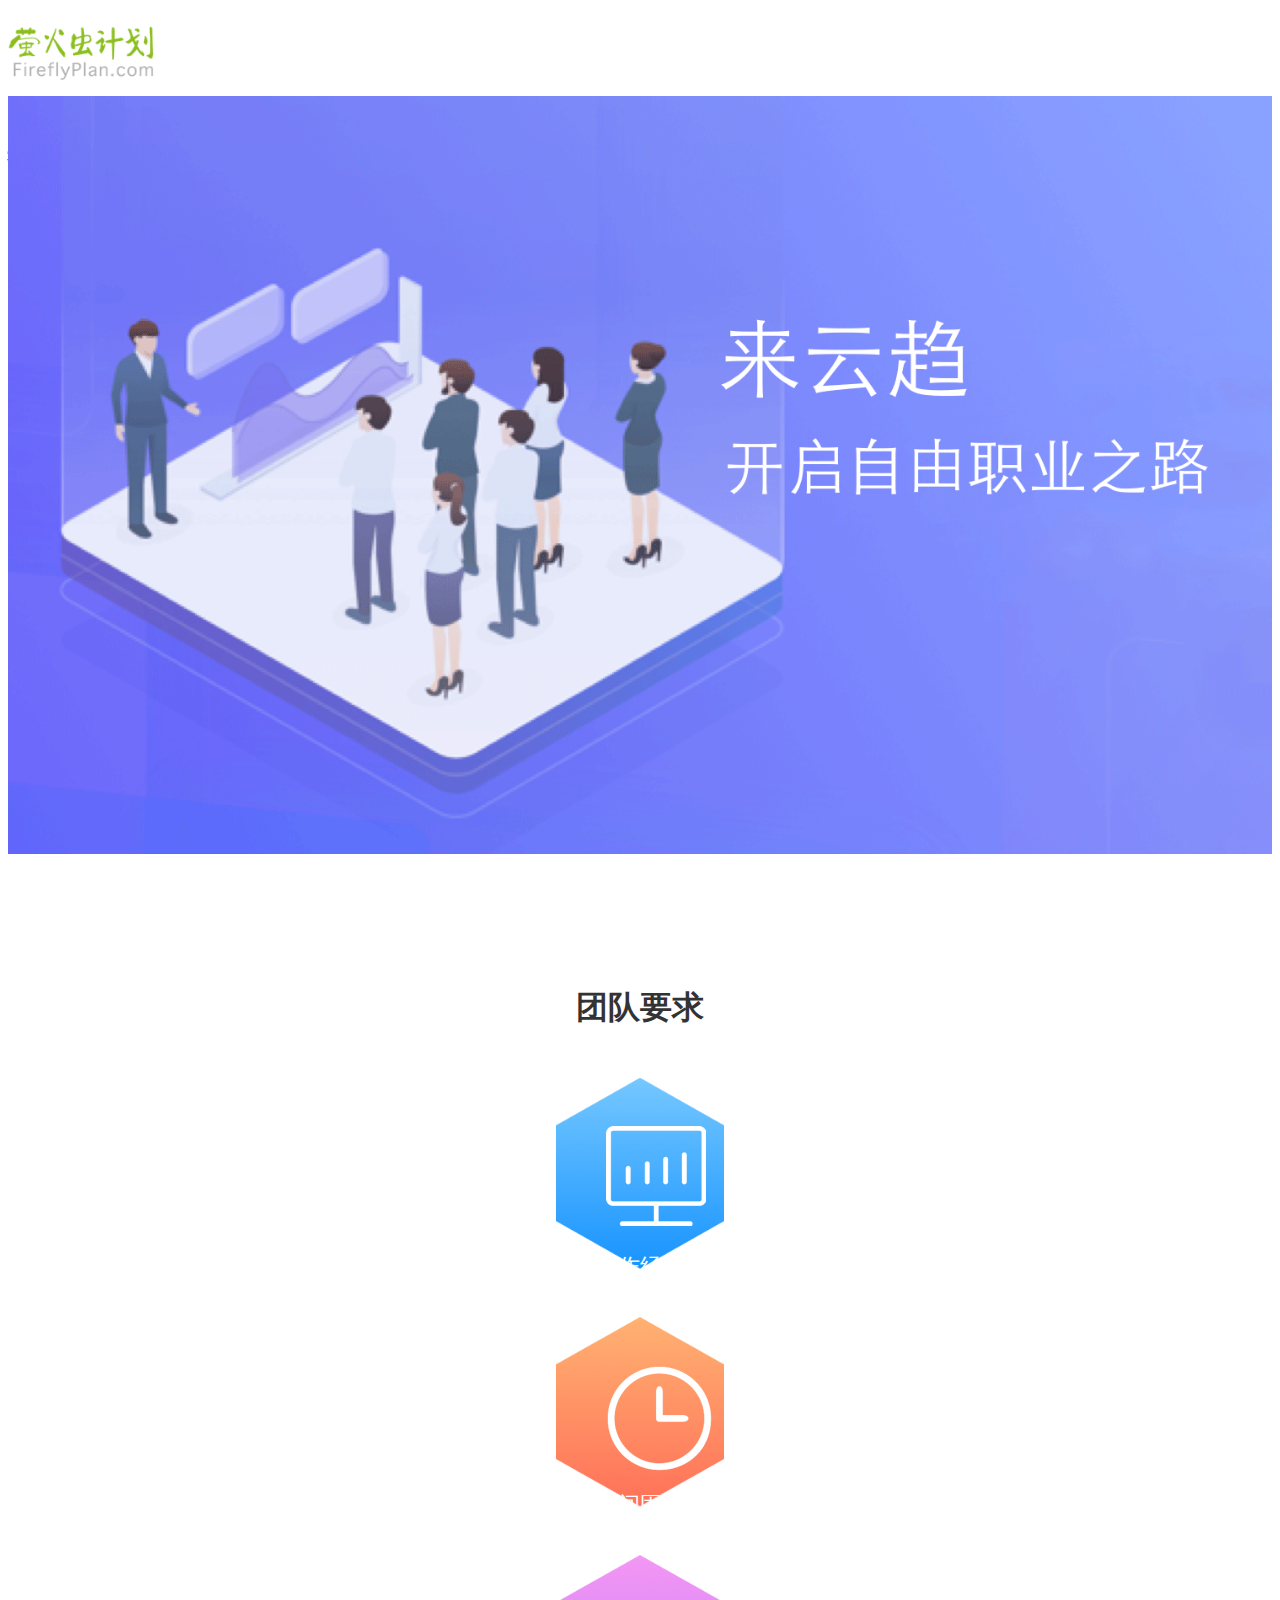
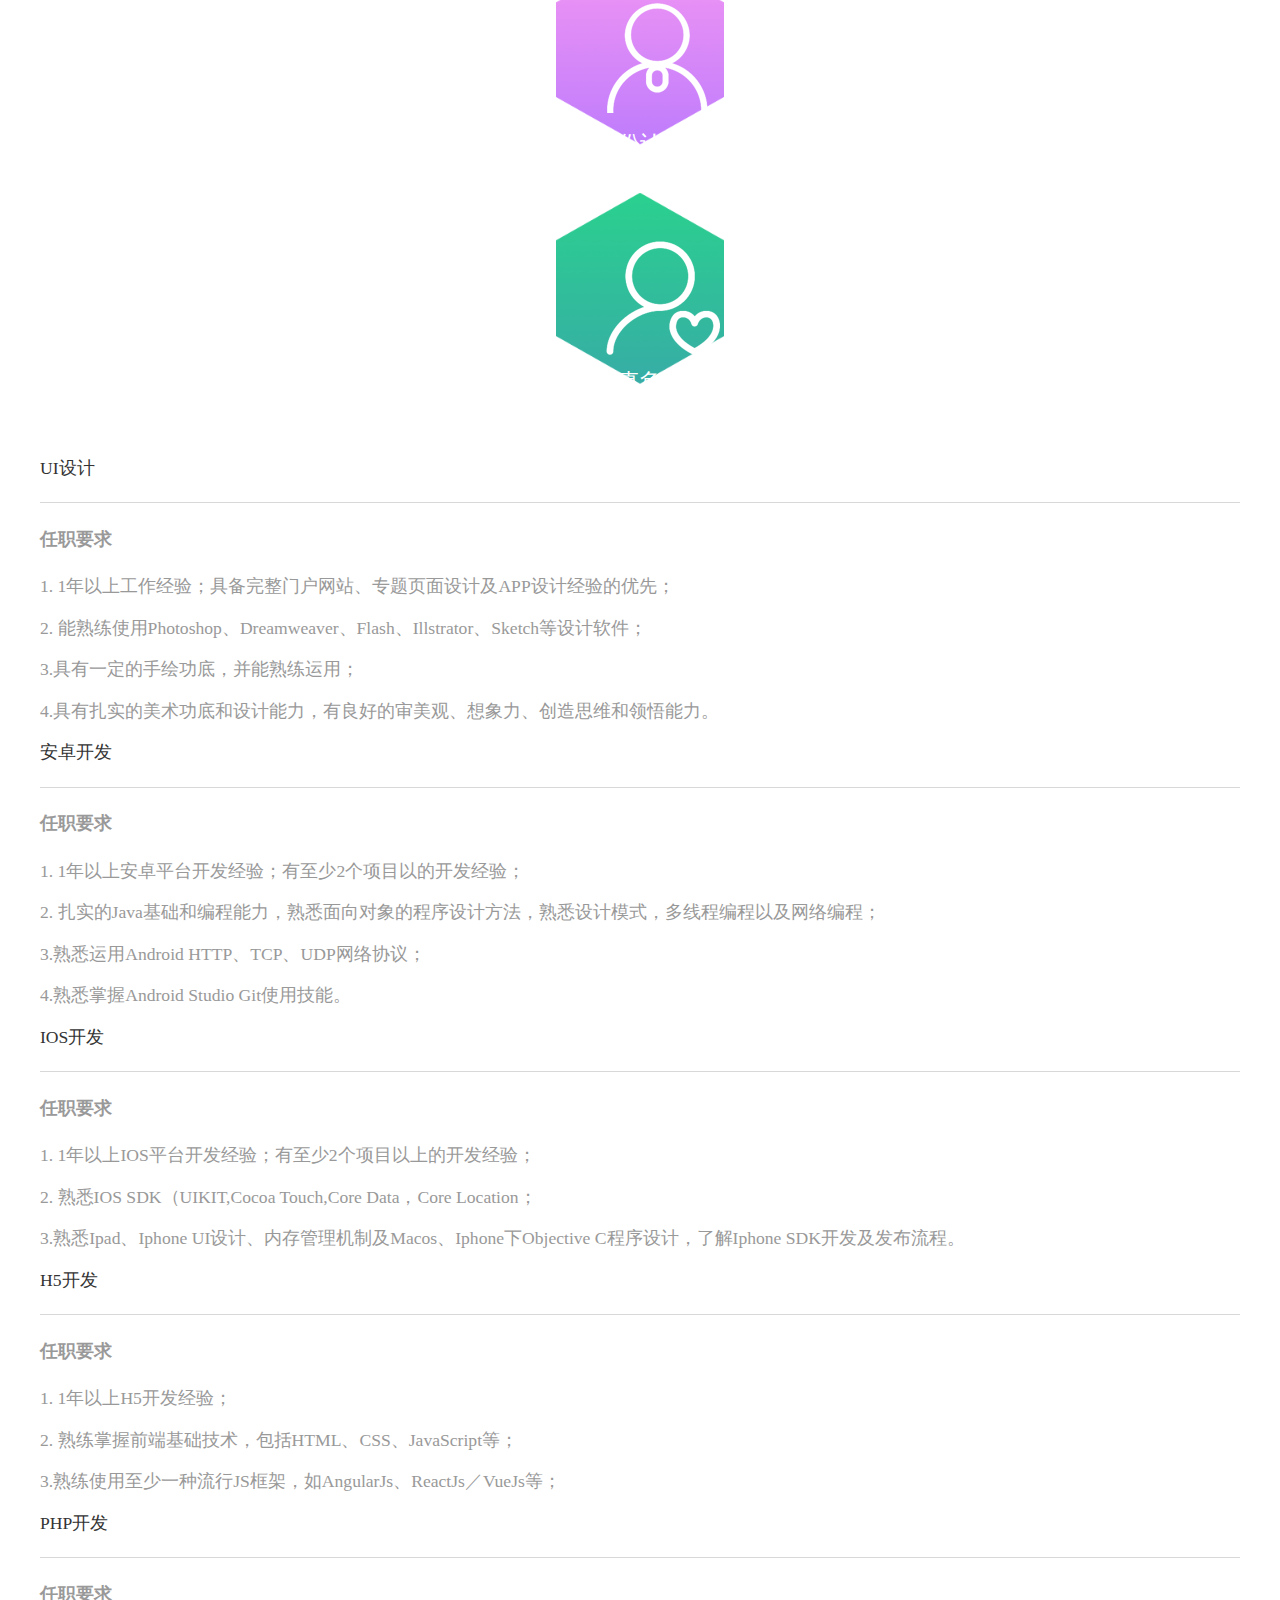
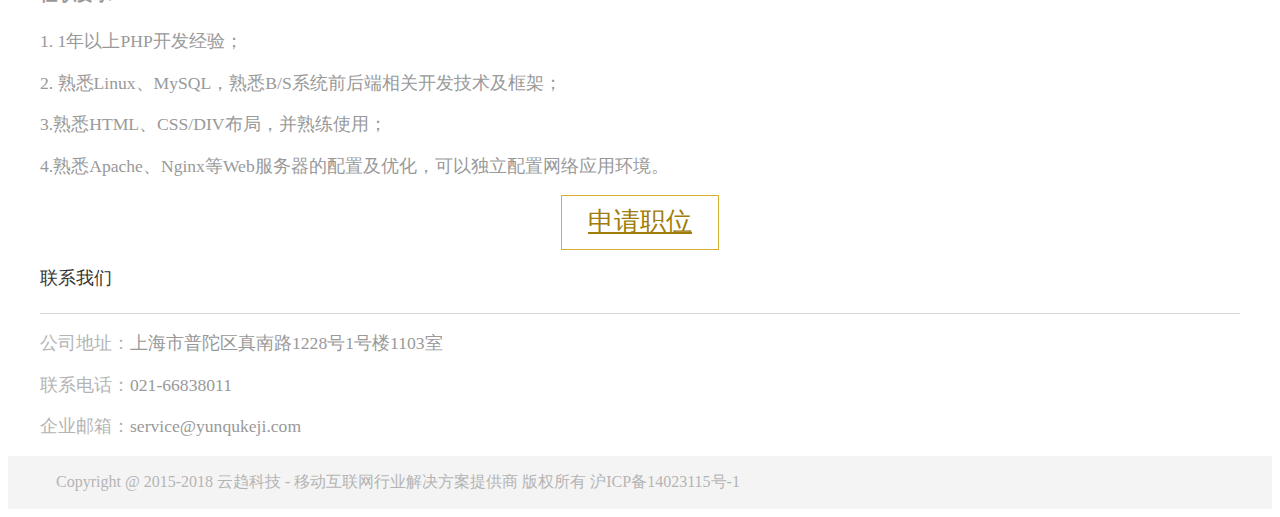
==== explain.html @ 0b752efa "init" ====
<!DOCTYPE html>
<html lang="en">
<head>
	<meta charset="UTF-8">
	<title>萤火虫计划</title>
	<link rel="stylesheet" href="https://g.alicdn.com/msui/sm/0.6.2/css/sm.min.css">
	<link rel="stylesheet" href="css/index.css">
	<script type='text/javascript' src='https://g.alicdn.com/sj/lib/zepto/zepto.min.js' charset='utf-8'></script>
	<script type='text/javascript' src='https://g.alicdn.com/msui/sm/0.6.2/js/sm.min.js' charset='utf-8'></script>
</head>
<body>
	<div class="page-group">
        <div class="page">
        	<!-- 标题栏 -->
            <header class="bar bar-nav fire-nav">
                <a class="icon pull-left open-panel"><img src="images/logo.png" alt="萤火虫计划"></a>
                <h1 class="title">技术说明</h1>
                <a class="icon nav-icon pull-right open-panel"><img src="images/menu.png" alt="菜单按钮"></a>                
            </header>
            <div class="hide-nav">
            	<ul>
            		<li class="on"><a href="plan.html">萤火虫计划</a></li>
                    <li><a href="income.html">赚取收益</a></li>
                    <li><a href="explain.html">技术说明</a></li>
                    <li><a href="joinus.html">加入我们</a></li>
            	</ul>
            </div>
            <div class="content">
            	<article class="fire-content">
            		<section>
            			<div class="banner">
            				<img src="images/explain/banner.png" alt="">
            			</div>
            		</section>
            		<!-- <section>
            			<div class="fire-text">
            				<h3>团队要求</h3>
            				<p>“不想浪费闲散时间？<br>现在就利用起来！<br>想挑战更多类型的项目？<br>加入我们！”</p>
            				<h4>丰富的收入 + 丰富的项目</h4>
            				<p>类型多多等你挑战！</p>
            				<div class="fire-btn">
            					<a href="#">了解详情</a>
            				</div>
            			</div>            		
            		</section> -->
            		<section>
            			<div class="fire-join explain-join">
            				<h1>团队要求</h1>
            				<div class="row">
            				  <div class="col-50">
            				  	<dl class="explain1">
            				  		<dt><img src="images/explain/249FEAD1-6445-4469-B4A2-F3920066501F@2x.png" alt="工作经验"></dt>
            				  		<dd>工作经验</dd>
            				  	</dl>            			  	
            				  </div>
            				  <div class="col-50">
            				  	<dl class="explain2">
            				  		<dt><img src="images/explain/13062FE0-D216-46B5-B2D9-F7FF7026B8CF@2x.png" alt="时间固定"></dt>
            				  		<dd>时间固定</dd>
            				  	</dl>
            				  </div>
            				  <div class="col-50">
            				  	<dl class="explain3">
            				  		<dt><img src="images/explain/83780B7B-30ED-4E3F-866B-391B6ABEDD6A@2x.png" alt="身份认证"></dt>
            				  		<dd>身份认证</dd>
            				  	</dl>
            				  </div>
            				  <div class="col-50">
            				  	<dl class="explain4">
            				  		<dt><img src="images/explain/BA0CC233-B8A4-44DC-B65E-39C701224037@2x.png" alt="认真负责"></dt>
            				  		<dd>认真负责</dd>
            				  	</dl>
            				  </div>
            				</div>
            				<!-- <div class="fire-btn">
            					<a href="#">加入我们</a>
            				</div> -->
            			</div>            		
            		</section>
                    <section>
                        <div class="fire-link">
                            <dl>
                                <dt>UI设计</dt>
                                <dd>
                                    <h4>任职要求</h4>
                                    <p>1. 1年以上工作经验；具备完整门户网站、专题页面设计及APP设计经验的优先；</p>
                                    <p>2. 能熟练使用Photoshop、Dreamweaver、Flash、Illstrator、Sketch等设计软件；</p>
                                    <p>3.具有一定的手绘功底，并能熟练运用；</p>
                                    <p>4.具有扎实的美术功底和设计能力，有良好的审美观、想象力、创造思维和领悟能力。</p>
                                </dd>
                            </dl>
                            <dl>
                                <dt>安卓开发</dt>
                                <dd>
                                    <h4>任职要求</h4>
                                    <p>1. 1年以上安卓平台开发经验；有至少2个项目以的开发经验；</p>
                                    <p>2. 扎实的Java基础和编程能力，熟悉面向对象的程序设计方法，熟悉设计模式，多线程编程以及网络编程；</p>
                                    <p>3.熟悉运用Android HTTP、TCP、UDP网络协议；</p>
                                    <p>4.熟悉掌握Android Studio Git使用技能。</p>
                                </dd>
                            </dl>
                            <dl>
                                <dt>IOS开发</dt>
                                <dd>
                                    <h4>任职要求</h4>
                                    <p>1. 1年以上IOS平台开发经验；有至少2个项目以上的开发经验；</p>
                                    <p>2. 熟悉IOS SDK（UIKIT,Cocoa Touch,Core Data，Core Location；</p>
                                    <p>3.熟悉Ipad、Iphone UI设计、内存管理机制及Macos、Iphone下Objective C程序设计，了解Iphone SDK开发及发布流程。</p>
                                </dd>
                            </dl>
                            <dl>
                                <dt>H5开发</dt>
                                <dd>
                                    <h4>任职要求</h4>
                                    <p>1. 1年以上H5开发经验；</p>
                                    <p>2. 熟练掌握前端基础技术，包括HTML、CSS、JavaScript等；</p>
                                    <p>3.熟练使用至少一种流行JS框架，如AngularJs、ReactJs／VueJs等；</p>
                                </dd>
                            </dl>
                            <dl>
                                <dt>PHP开发</dt>
                                <dd>
                                    <h4>任职要求</h4>
                                    <p>1. 1年以上PHP开发经验；</p>
                                    <p>2. 熟悉Linux、MySQL，熟悉B/S系统前后端相关开发技术及框架；</p>
                                    <p>3.熟悉HTML、CSS/DIV布局，并熟练使用；</p>
                                    <p>4.熟悉Apache、Nginx等Web服务器的配置及优化，可以独立配置网络应用环境。</p>
                                </dd>
                            </dl>
                        </div>
                        <div class="fire-btn">
                            <a href="#">申请职位</a>
                        </div>
                    </section>
            		<section>
            			<div class="fire-link">
            				<dl>
            					<dt>联系我们</dt>
            					<dd>
            						<p><span>公司地址：</span>上海市普陀区真南路1228号1号楼1103室</p>
            						<p><span>联系电话：</span>021-66838011</p>
            						<p><span>企业邮箱：</span>service@yunqukeji.com</p>
            					</dd>
            				</dl>
            			</div>
            			<div class="fire-copy">Copyright @ 2015-2018 云趋科技 - 移动互联网行业解决方案提供商 
版权所有   沪ICP备14023115号-1</div>
            		</section>
            	</article>
            </div>            
        </div>
    </div>
    <script>
    	$(function(){
    		$(document).on("click",".nav-icon",function(){
    			$(".hide-nav").toggle();
    		})
    	});
    </script>
</body>
</html>
---- css/index.css ----
.fire-nav { height: 5.5rem; background-color: #fff; }
.fire-nav .title { height: 5.5rem; line-height: 5.5rem; font-size: 1.6rem; color: #333; }
.fire-nav .icon.pull-left { line-height: initial; padding: 1.0rem .1rem 1.1rem; }
.fire-nav .icon.pull-right { line-height: initial; padding: 1.9rem 2.1rem 2.0rem; background-color: #ccc; right: -.5rem; }
.fire-nav .icon.icon-left { font-size: 3rem; color: #333; }
.fire-nav .icon.pull-left img { height: 3.4rem; display: block; }
.fire-nav .icon.pull-right img { height: 1.6rem; display: block; }
.bar-nav~.content { top: 5.5rem; }
/*.fire-content { padding-top: 5.5rem; }*/
.fire-content .banner img { display: block; width: 100%; }
.fire-content .fire-text { text-align: center; }
.fire-content .fire-text h3 { font-size: 2rem; color: #333; }
.fire-content .fire-text p { font-size: 1.7rem; color: #666; }
.fire-content .fire-text h4 { font-size: 1.8rem; color: #666; }
.fire-content .fire-btn a { display: block; width: 9.7rem; height: 3.3rem; text-align: center; line-height: 3.3rem; margin: 0 auto; border:1px solid #d4af31; background-color: #fff; font-size: 1.6rem; color:#9f7d08; }
.fire-join { padding: 3.5rem 6.0rem; background-color: #f3f4f6; margin-top: 3.4rem; }
.fire-join h1 { text-align: center; font-size: 2.0rem; color: #333; }
.fire-join dl { text-align: center; font-size: 1.3rem; color: #666; }
.fire-join dl dt { width: 4.3rem; height: 4.3rem; line-height: 4.3rem; border:2px solid #525252; border-radius:100%; margin: 0 auto; }
.fire-join dl dt img { vertical-align: middle; }
.fire-join dl dd { margin: 0; font-size: 1.3rem; color: #666; margin-top: 1.25rem; }
.fire-link { padding: 0 2.0rem; }
.fire-link dt { font-size: 1.1rem; color: #333; padding-bottom: 1.4rem; border-bottom: 1px solid #d8d8d8; }
.fire-link dd { font-size: 1.1rem; color: #999; margin: 0; }
.fire-link dd span { font-size: 1.1rem; color: #b4b4b4; }
.fire-copy { font-size: 1.0rem; color: #b4b4b4; padding: 1.0rem 3.0rem; background-color: #f4f4f4; }
.hide-nav { position: absolute; top: 5.5rem; width: 100%; height: 100%; background-color: rgba(0,0,0,0.5); z-index: 99999; display: none; }
.hide-nav ul { list-style: none; text-align: center; background-color: #fff; margin: 0; padding: 0; }
.hide-nav ul li { border-bottom: 1px solid #dedede; padding: 1.5rem 0; }
.hide-nav ul a { font-size: 1.5rem; color: #999; }
.hide-nav ul li.on a { font-size: 1.5rem; color: #333; font-weight: bold; }

.fire-plan-text { width: 95%; margin: 0 auto; background:#ffffff; box-shadow:2px 2px 6px 0 rgba(161,161,161,0.50); padding: 3.5rem 5.0rem; position: relative; top: -1.5rem; }
.fire-plan-text .plan-icon1 { background: url(../images/plan/D4468355-FC5F-49C3-944A-57244E651AA0@2x.png) no-repeat left center; text-align: left; background-size: 2.0rem; padding-left: 3.0rem; }
.fire-plan-text .plan-icon2 { background: url(../images/plan/3242D61C-F09F-43EC-9396-CA77982C560D@2x.png) no-repeat left center; text-align: left; background-size: 2.0rem; padding-left: 3.0rem; }
.fire-plan-text .plan-icon3 { background: url(../images/plan/899B1598-30F4-429F-A5D9-593870C8E937@2x.png) no-repeat left center; text-align: left; background-size: 2.0rem; padding-left: 3.0rem; }
.fire-plan-text .plan-icon4 { background: url(../images/plan/1468E0D1-1E37-4919-BAB9-DBC38F02AE46@2x.png) no-repeat left center; text-align: left; background-size: 2.0rem; padding-left: 3.0rem; }
.fire-plan-text .plan-icon5 { background: url(../images/plan/6BA3A96A-F91E-495F-8D0B-C143DCE7B346@2x.png) no-repeat left center; text-align: left; background-size: 2.0rem; padding-left: 3.0rem; }
.fire-plan-text .plan-icon6 { background: url(../images/plan/86C20391-728C-4BF1-A0E5-FF2BF978DD28@2x.png) no-repeat left center; text-align: left; background-size: 2.0rem; padding-left: 3.0rem; }
.fire-plan-text h4 { position: relative; }
.fire-plan-text h4:before { content: ''; width: 8.0rem; height: .1rem; background: url(../images/plan/6FE9E57B-FC51-443F-B8EB-1EE5E3079F5D@2x.png) no-repeat center; position: absolute; left: 0; top: 50%; margin-top: -.05rem; }
.fire-plan-text h4:after { content: ''; width: 8.0rem; height: .1rem; background: url(../images/plan/7DE2B70C-A3D0-4899-AB29-65B4C06B3C9D@2x.png) no-repeat center; position: absolute; right: 0; top: 50%; margin-top: -.05rem; }


.explain-join { background-color: transparent; }
.explain-join .explain1 { width: 10.5rem; height: 11.9rem; background: url(../images/explain/ABD90C13-04A9-46A9-B06D-74E29869708C@2x.png) no-repeat center; margin: 0 auto; background-size: cover; margin-top: 3.0rem; }
.explain-join .explain2 { width: 10.5rem; height: 11.9rem; background: url(../images/explain/79F95B7E-BCD9-4FD3-A4E2-C59D04BA443C@2x.png) no-repeat center; margin: 0 auto; background-size: cover; margin-top: 3.0rem; }
.explain-join .explain3 { width: 10.5rem; height: 11.9rem; background: url(../images/explain/CB7D9CBE-B1DE-4C0D-A087-5785B6034232@2x.png) no-repeat center; margin: 0 auto; background-size: cover; margin-top: 3.0rem; }
.explain-join .explain4 { width: 10.5rem; height: 11.9rem; background: url(../images/explain/BCAD99F3-87DA-4DB3-8C90-FAC39AC7C85D@2x.png) no-repeat center; margin: 0 auto; background-size: cover; margin-top: 3.0rem; }
.explain-join dl { margin-top: 3.0rem; }
.explain-join dl dt { border: none; padding-top: 3.0rem; }
.explain-join dl dd { font-size: 1.4rem; color: #fff; margin-top: 3.5rem; }


.income-content h1 { text-align: center; font-size: 2.0rem; color: #333; }
.income-content h2 { text-align: center; font-size: 1.3rem; color: #999; }
.income-content dl { padding: 0 3.0rem; }
.income-content dt { float: left; color:#6ac068; font-size: 3.4rem; }
.income-content dd { margin-left: 5.0rem; }
.income-content dd h6 { color:#333; font-size: 1.6rem; margin: 0; }
.income-content dd p { color:#989898; font-size: 1.3rem; margin: 0; margin-top: .9rem; }
.flex-content dt { float: none; display: inline-block; width: 8.9rem; height: 8.9rem; border-radius: 50%; background-color: #fff; }
.flex-content dt img { width: 7.8rem; display: block; margin: .5rem auto 0; }
.flex-content dd { float: none; display: inline-block; font-size: 1.5rem; color: #333; margin-left: 0; vertical-align: top; }
.flex-content dd span { font-size: 2.0rem; color: #c8c8c8; }
.object-content dt { float: none; color:#54a642; font-size: 3rem; text-align: center; }
.object-content dd { margin-left: 0; text-align: center; font-size: 1.4rem; color: #666; }


.joinus-content h1 { text-align: center; font-size: 2.0rem; color: #333; }
.joinus-content h2 { text-align: center; font-size: 1.3rem; color: #999; }
.joinus-content dl { padding: 0 1.7rem; }
.joinus-content dt { font-size: 1.4rem; color: #333; }
.joinus-content dd { width: 100%; margin-left: 0; }
.joinus-content dd input[type="text"],.joinus-content dd select { width: 100%; height: 3.6rem; border-radius: .25rem; border:1px solid #37a338; font-size: 1.2rem; color: #999; text-indent: .25rem; }
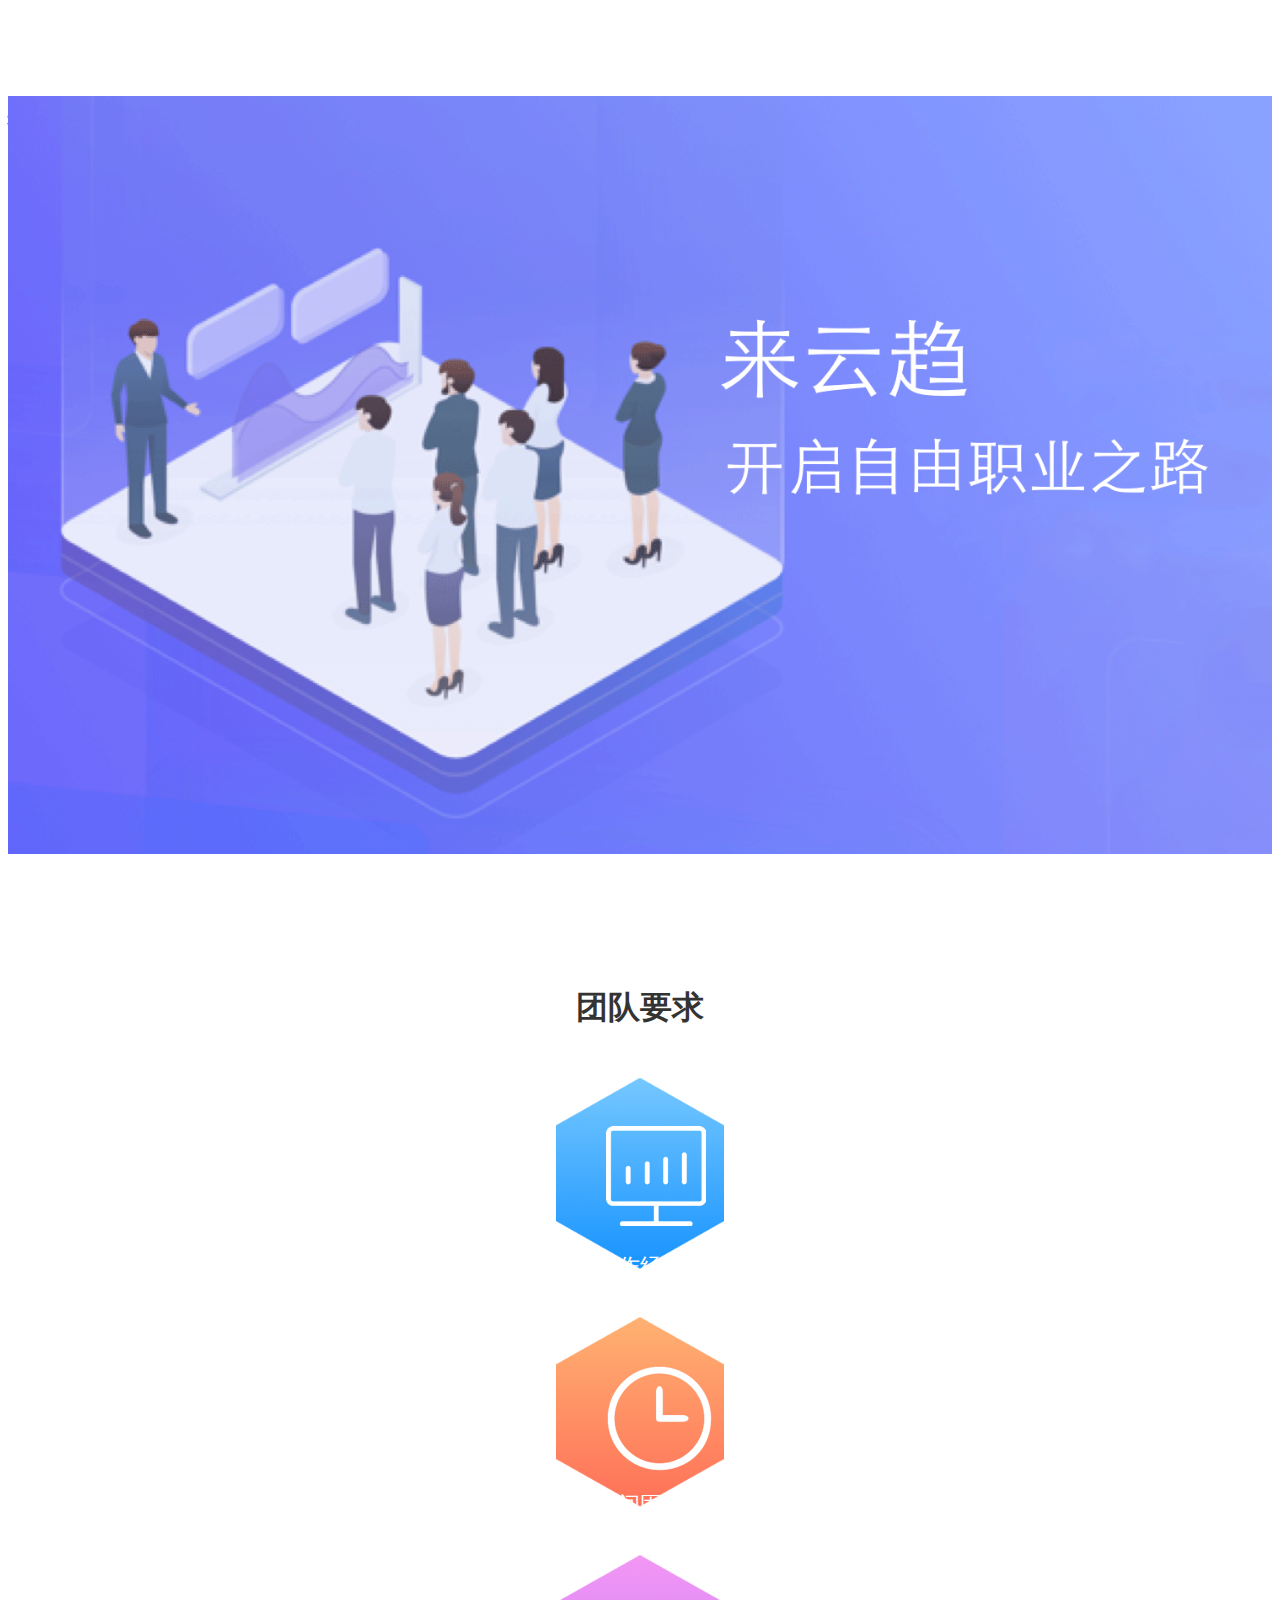
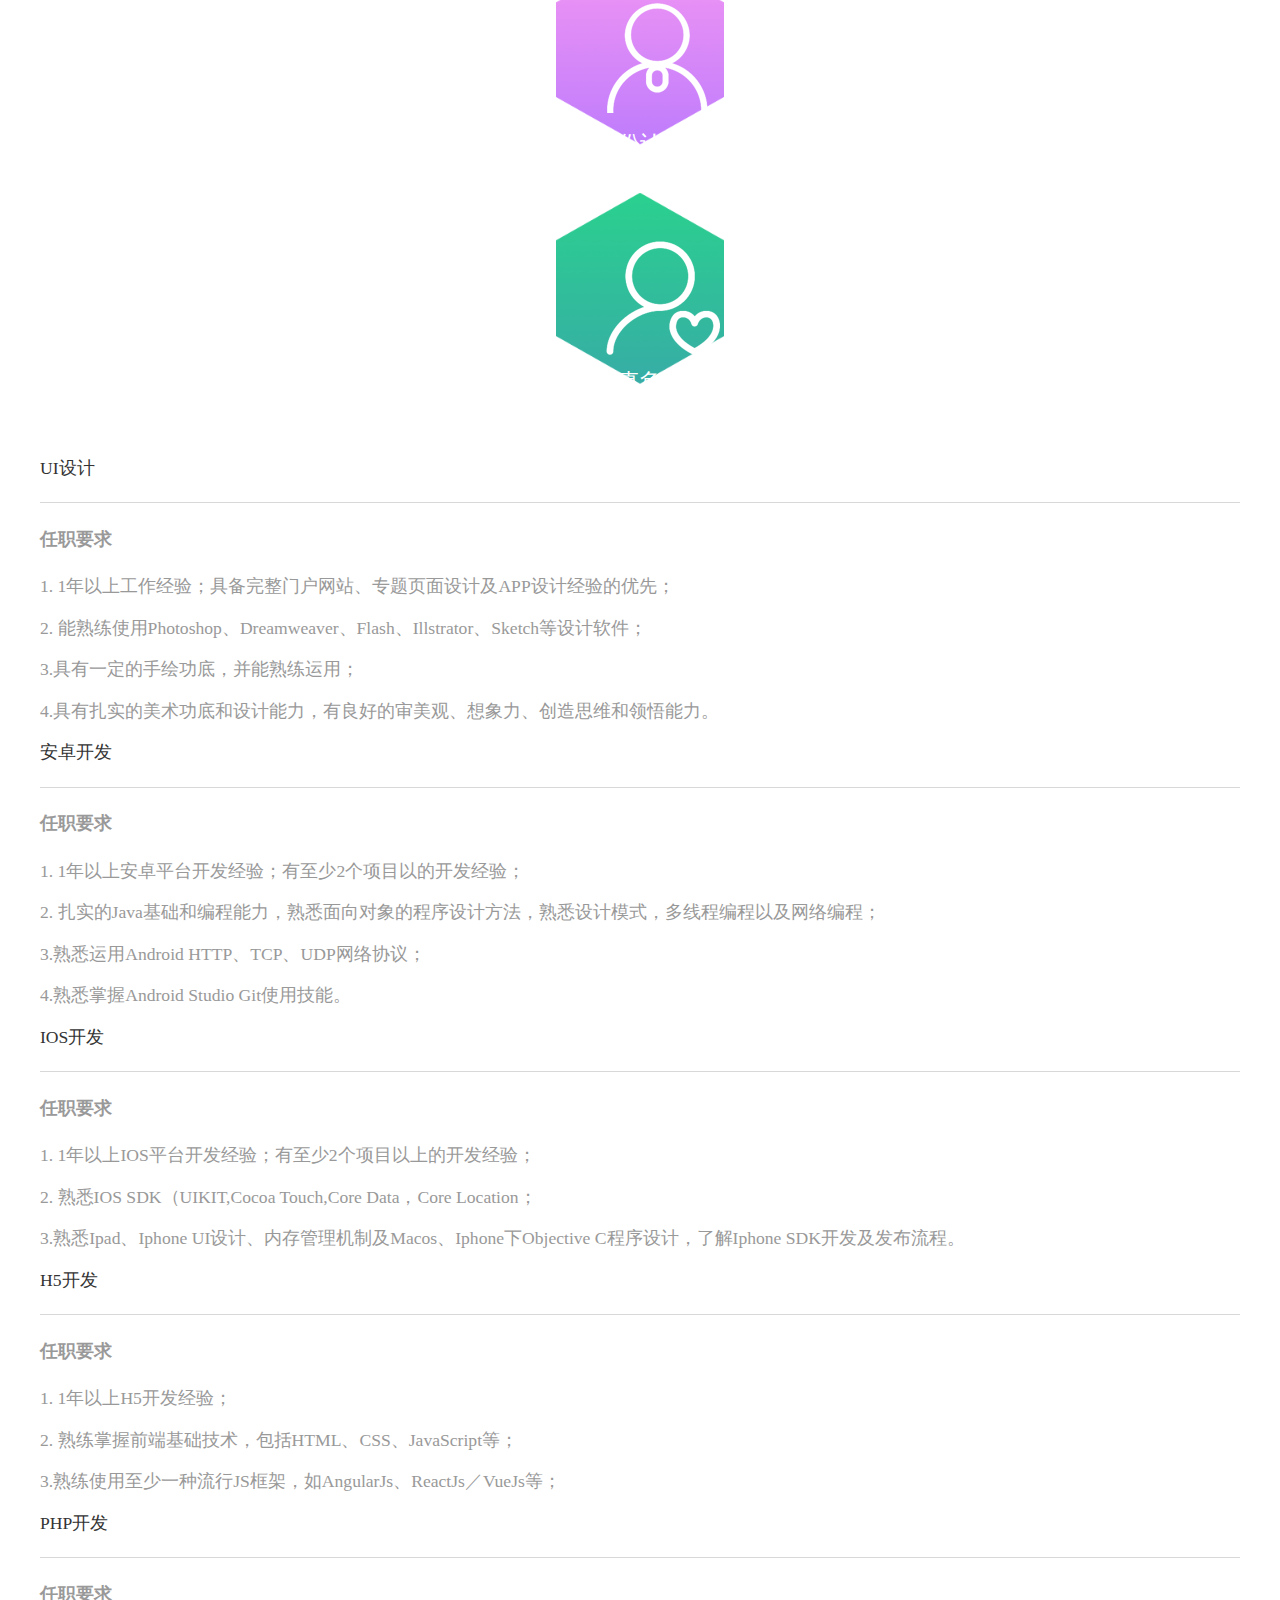
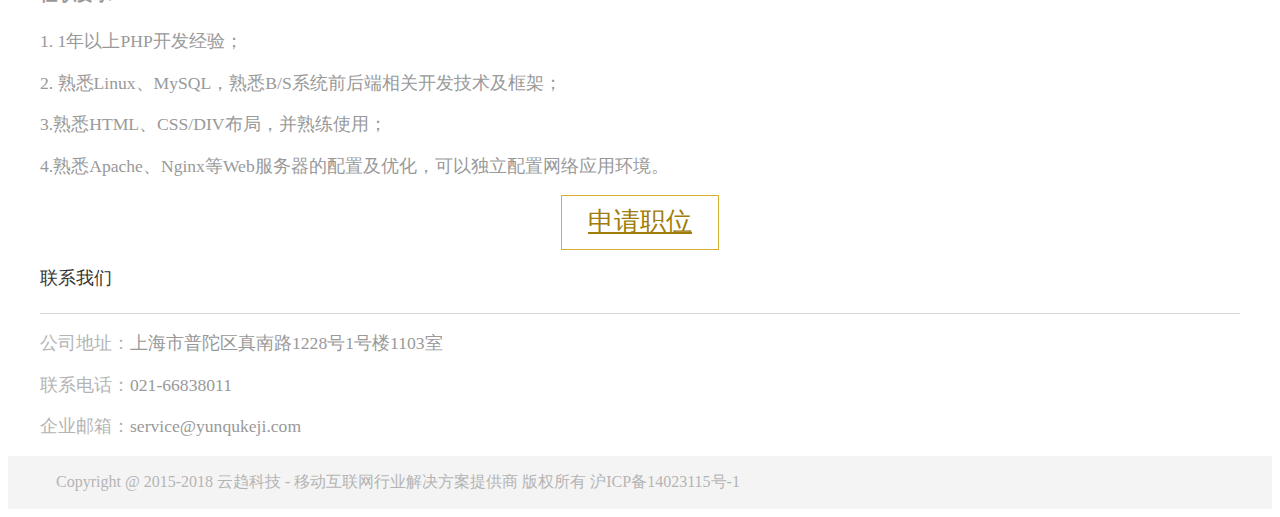
==== commit 42cbe1cc: "init" ====
--- a/explain.html
+++ b/explain.html
@@ -13,7 +13,7 @@
         <div class="page">
         	<!-- 标题栏 -->
             <header class="bar bar-nav fire-nav">
-                <a class="icon pull-left open-panel"><img src="images/logo.png" alt="萤火虫计划"></a>
+                <a class="icon icon-left pull-left open-panel"></a>
                 <h1 class="title">技术说明</h1>
                 <a class="icon nav-icon pull-right open-panel"><img src="images/menu.png" alt="菜单按钮"></a>                
             </header>
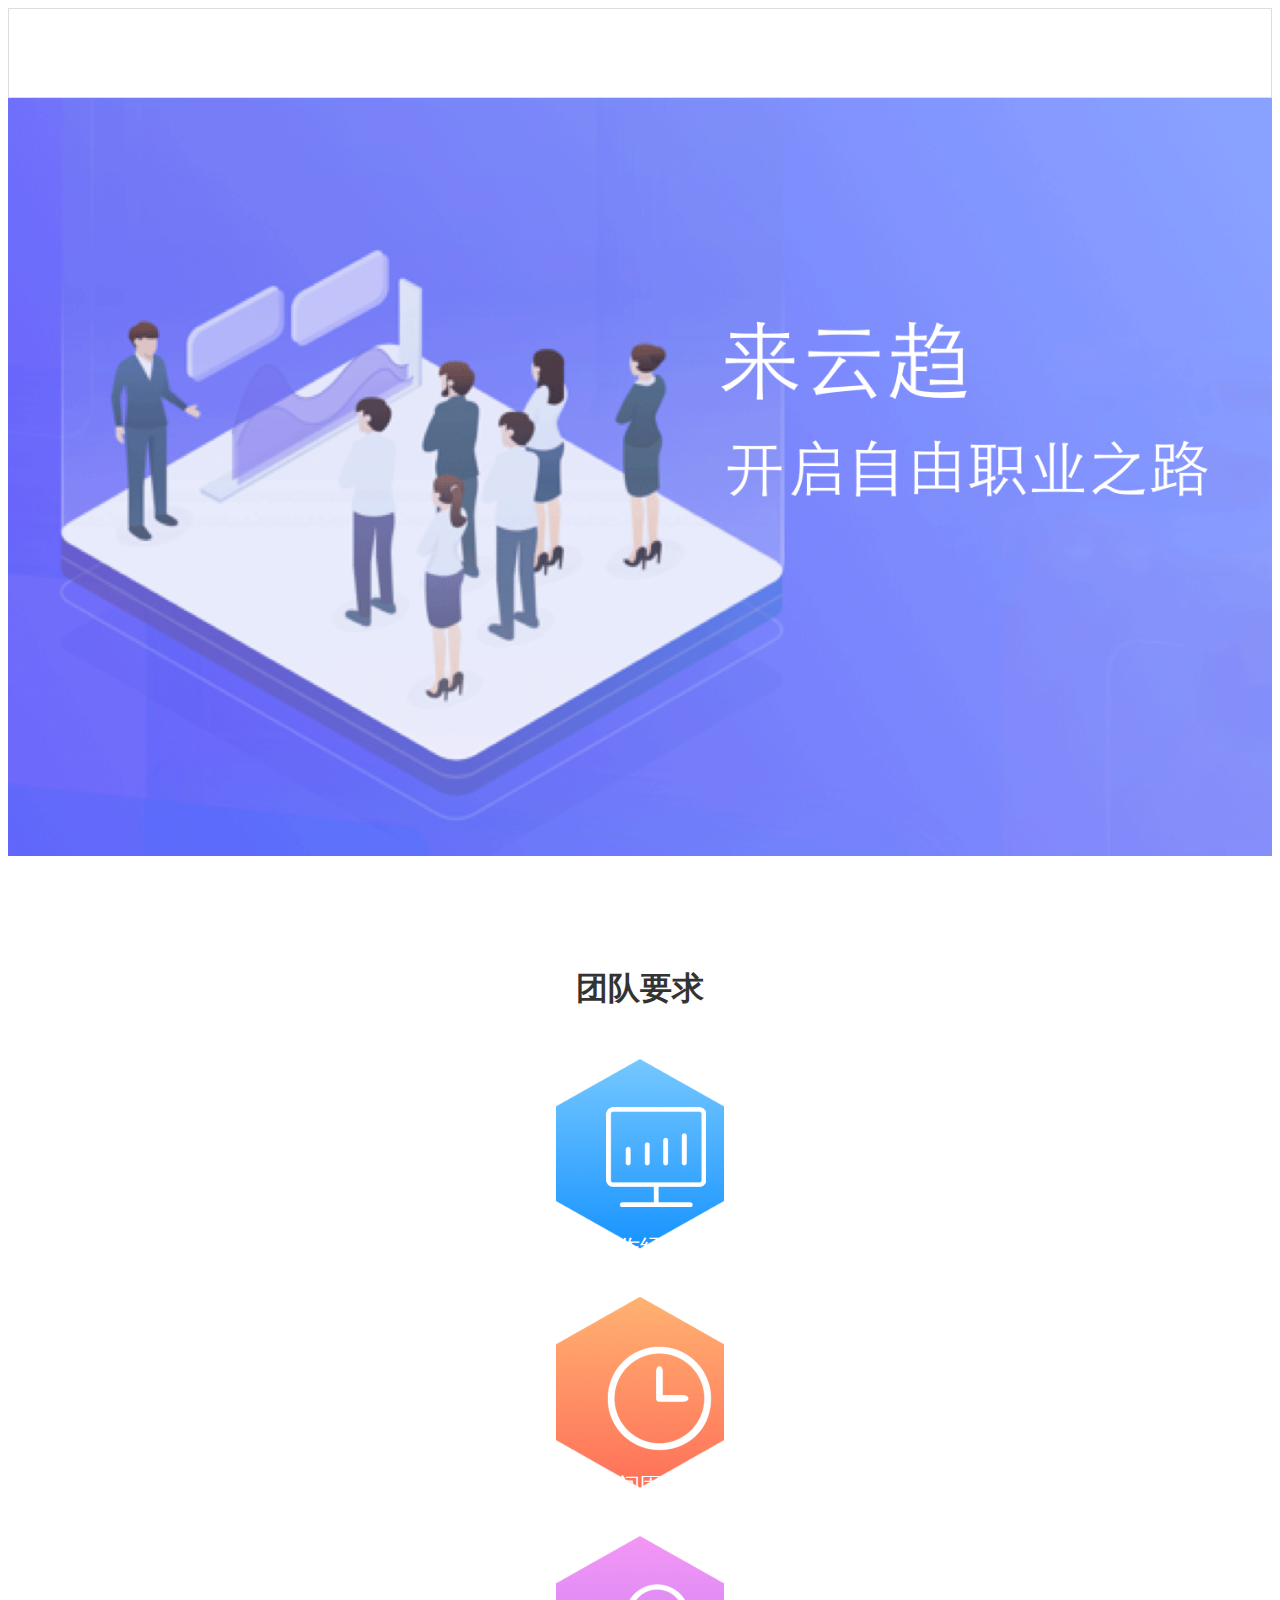
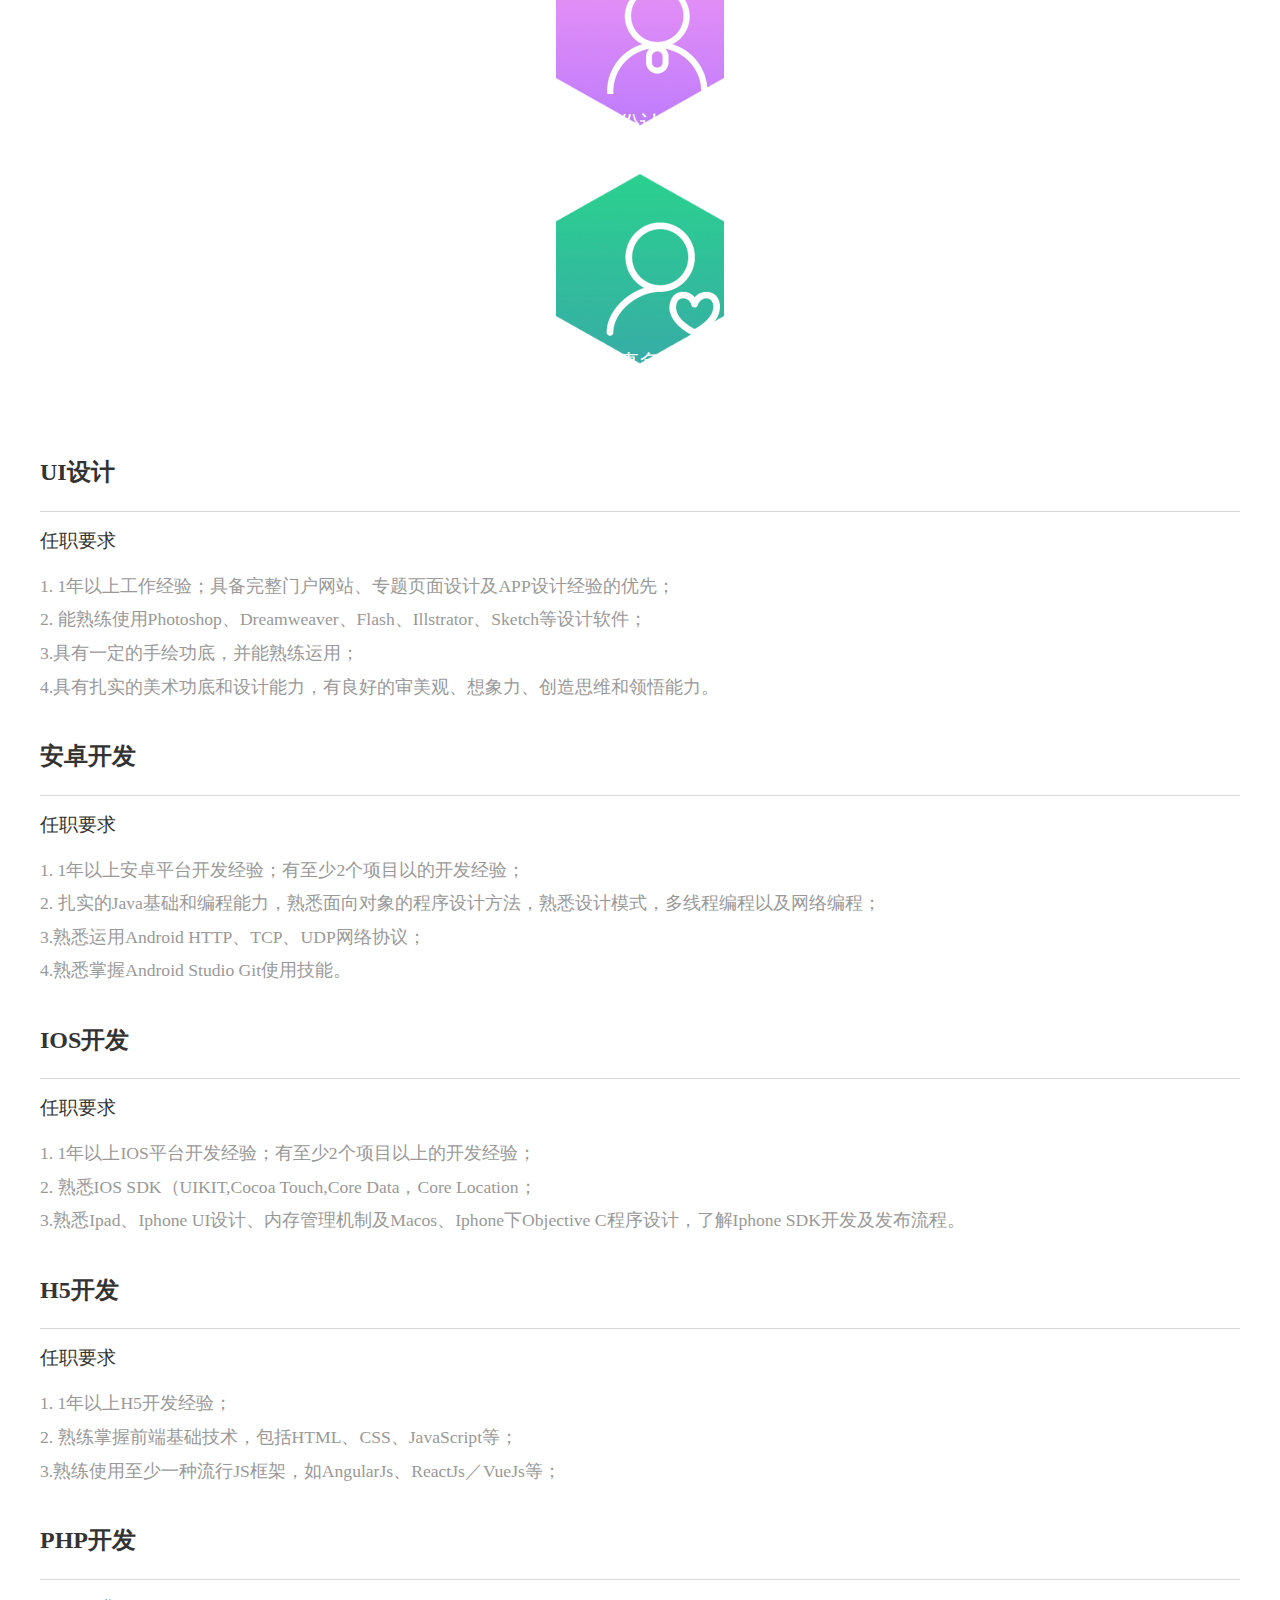
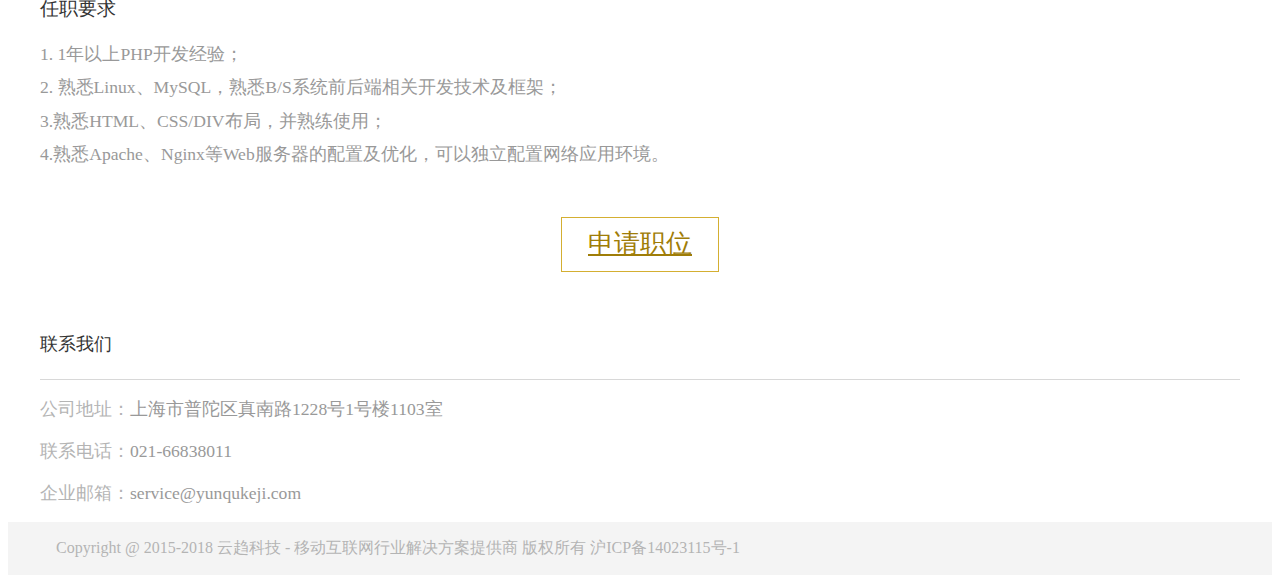
==== commit cc72d66f: "init" ====
--- a/explain.html
+++ b/explain.html
@@ -15,7 +15,7 @@
             <header class="bar bar-nav fire-nav">
                 <a class="icon icon-left pull-left open-panel"></a>
                 <h1 class="title">技术说明</h1>
-                <a class="icon nav-icon pull-right open-panel"><img src="images/menu.png" alt="菜单按钮"></a>                
+                <a class="icon nav-icon pull-right open-panel"><img src="images/menu.png" alt="菜单按钮"></a>
             </header>
             <div class="hide-nav">
             	<ul>
@@ -41,7 +41,7 @@
             				<div class="fire-btn">
             					<a href="#">了解详情</a>
             				</div>
-            			</div>            		
+            			</div>
             		</section> -->
             		<section>
             			<div class="fire-join explain-join">
@@ -51,7 +51,7 @@
             				  	<dl class="explain1">
             				  		<dt><img src="images/explain/249FEAD1-6445-4469-B4A2-F3920066501F@2x.png" alt="工作经验"></dt>
             				  		<dd>工作经验</dd>
-            				  	</dl>            			  	
+            				  	</dl>
             				  </div>
             				  <div class="col-50">
             				  	<dl class="explain2">
@@ -75,10 +75,10 @@
             				<!-- <div class="fire-btn">
             					<a href="#">加入我们</a>
             				</div> -->
-            			</div>            		
+            			</div>
             		</section>
                     <section>
-                        <div class="fire-link">
+                        <div class="fire-link explain-list">
                             <dl>
                                 <dt>UI设计</dt>
                                 <dd>
@@ -143,11 +143,11 @@
             					</dd>
             				</dl>
             			</div>
-            			<div class="fire-copy">Copyright @ 2015-2018 云趋科技 - 移动互联网行业解决方案提供商 
+            			<div class="fire-copy">Copyright @ 2015-2018 云趋科技 - 移动互联网行业解决方案提供商
 版权所有   沪ICP备14023115号-1</div>
             		</section>
             	</article>
-            </div>            
+            </div>
         </div>
     </div>
     <script>
@@ -158,4 +158,4 @@
     	});
     </script>
 </body>
-</html>+</html>
--- a/css/index.css
+++ b/css/index.css
@@ -1,4 +1,4 @@
-.fire-nav { height: 5.5rem; background-color: #fff; }
+.fire-nav { height: 5.5rem; background-color: #fff; border: .05rem solid #dedede; }
 .fire-nav .title { height: 5.5rem; line-height: 5.5rem; font-size: 1.6rem; color: #333; }
 .fire-nav .icon.pull-left { line-height: initial; padding: 1.0rem .1rem 1.1rem; }
 .fire-nav .icon.pull-right { line-height: initial; padding: 1.9rem 2.1rem 2.0rem; background-color: #ccc; right: -.5rem; }
@@ -12,9 +12,10 @@
 .fire-content .fire-text h3 { font-size: 2rem; color: #333; }
 .fire-content .fire-text p { font-size: 1.7rem; color: #666; }
 .fire-content .fire-text h4 { font-size: 1.8rem; color: #666; }
+.fire-content .fire-btn { padding: 2.8rem 0; }
 .fire-content .fire-btn a { display: block; width: 9.7rem; height: 3.3rem; text-align: center; line-height: 3.3rem; margin: 0 auto; border:1px solid #d4af31; background-color: #fff; font-size: 1.6rem; color:#9f7d08; }
-.fire-join { padding: 3.5rem 6.0rem; background-color: #f3f4f6; margin-top: 3.4rem; }
-.fire-join h1 { text-align: center; font-size: 2.0rem; color: #333; }
+.fire-join { padding: 3.5rem 2.0rem; background-color: #f3f4f6; margin-top: 3.4rem; }
+.fire-join h1 { text-align: center; font-size: 2.0rem; color: #333; margin: 0; }
 .fire-join dl { text-align: center; font-size: 1.3rem; color: #666; }
 .fire-join dl dt { width: 4.3rem; height: 4.3rem; line-height: 4.3rem; border:2px solid #525252; border-radius:100%; margin: 0 auto; }
 .fire-join dl dt img { vertical-align: middle; }
@@ -50,26 +51,37 @@
 .explain-join dl { margin-top: 3.0rem; }
 .explain-join dl dt { border: none; padding-top: 3.0rem; }
 .explain-join dl dd { font-size: 1.4rem; color: #fff; margin-top: 3.5rem; }
-
+.explain-list dl { margin: 2.25rem 0 0; }
+.explain-list dt { font-size: 1.5rem; color: #333; font-weight: bold; }
+.explain-list dd h4 { font-size: 1.2rem; color: #333; font-weight: normal; margin: 1.0rem 0; }
+.explain-list dd p { margin: 0; line-height: 2.1rem; }
 
 .income-content h1 { text-align: center; font-size: 2.0rem; color: #333; }
 .income-content h2 { text-align: center; font-size: 1.3rem; color: #999; }
-.income-content dl { padding: 0 3.0rem; }
+.income-content dl { padding: 0 2.0rem; }
 .income-content dt { float: left; color:#6ac068; font-size: 3.4rem; }
 .income-content dd { margin-left: 5.0rem; }
 .income-content dd h6 { color:#333; font-size: 1.6rem; margin: 0; }
 .income-content dd p { color:#989898; font-size: 1.3rem; margin: 0; margin-top: .9rem; }
+.flex-content dl { margin: 0; padding: 1.4rem 2.0rem; }
 .flex-content dt { float: none; display: inline-block; width: 8.9rem; height: 8.9rem; border-radius: 50%; background-color: #fff; }
 .flex-content dt img { width: 7.8rem; display: block; margin: .5rem auto 0; }
-.flex-content dd { float: none; display: inline-block; font-size: 1.5rem; color: #333; margin-left: 0; vertical-align: top; }
-.flex-content dd span { font-size: 2.0rem; color: #c8c8c8; }
+.flex-content dd { float: none; display: inline-block; font-size: 1.5rem; color: #333; margin-left: 0; vertical-align: top; padding: 1.0rem 2rem 0; position: relative; }
+.flex-content dd span { font-size: 2.0rem; color: #c8c8c8; position: absolute; left: 0; top: 0.8rem; }
+.object-content h2 { position: relative; padding-bottom: 2.0rem; }
+.object-content h2:after { content: ''; width: 80%; height: .05rem; background: #cecece; position: absolute; bottom: 0; left: 50%; margin-left: -40%; }
 .object-content dt { float: none; color:#54a642; font-size: 3rem; text-align: center; }
 .object-content dd { margin-left: 0; text-align: center; font-size: 1.4rem; color: #666; }
 
 
-.joinus-content h1 { text-align: center; font-size: 2.0rem; color: #333; }
+.joinus-content h1 { text-align: center; font-size: 2.0rem; color: #333; position: relative; }
+.joinus-content h1:before { content: ''; width: 8.0rem; height: .1rem; background: url(../images/plan/6FE9E57B-FC51-443F-B8EB-1EE5E3079F5D@2x.png) no-repeat center; position: absolute; left: 3.5rem; top: 50%; margin-top: -.05rem; }
+.joinus-content h1:after { content: ''; width: 8.0rem; height: .1rem; background: url(../images/plan/7DE2B70C-A3D0-4899-AB29-65B4C06B3C9D@2x.png) no-repeat center; position: absolute; right: 3.5rem; top: 50%; margin-top: -.05rem; }
 .joinus-content h2 { text-align: center; font-size: 1.3rem; color: #999; }
 .joinus-content dl { padding: 0 1.7rem; }
-.joinus-content dt { font-size: 1.4rem; color: #333; }
+.joinus-content dt { font-size: 1.4rem; color: #333; margin: 1.0rem 0; }
 .joinus-content dd { width: 100%; margin-left: 0; }
-.joinus-content dd input[type="text"],.joinus-content dd select { width: 100%; height: 3.6rem; border-radius: .25rem; border:1px solid #37a338; font-size: 1.2rem; color: #999; text-indent: .25rem; }+.joinus-content dd input[type="text"],.joinus-content dd select { width: 100%; height: 3.6rem; border-radius: .25rem; border:1px solid #37a338; font-size: 1.2rem; color: #999; text-indent: .25rem; }
+.joinus-content dd .col-50 { padding-top: 1.5rem; }
+.joinus-content dd label { font-size: 1.3rem; color: #666; }
+.joinus-content dd input[type="checkbox"] { width: 1.6rem; height: 1.6rem; border: 1px solid #cecece; border-radius: .25px; background: #fff; margin-right: 1.0rem; vertical-align: top; }
